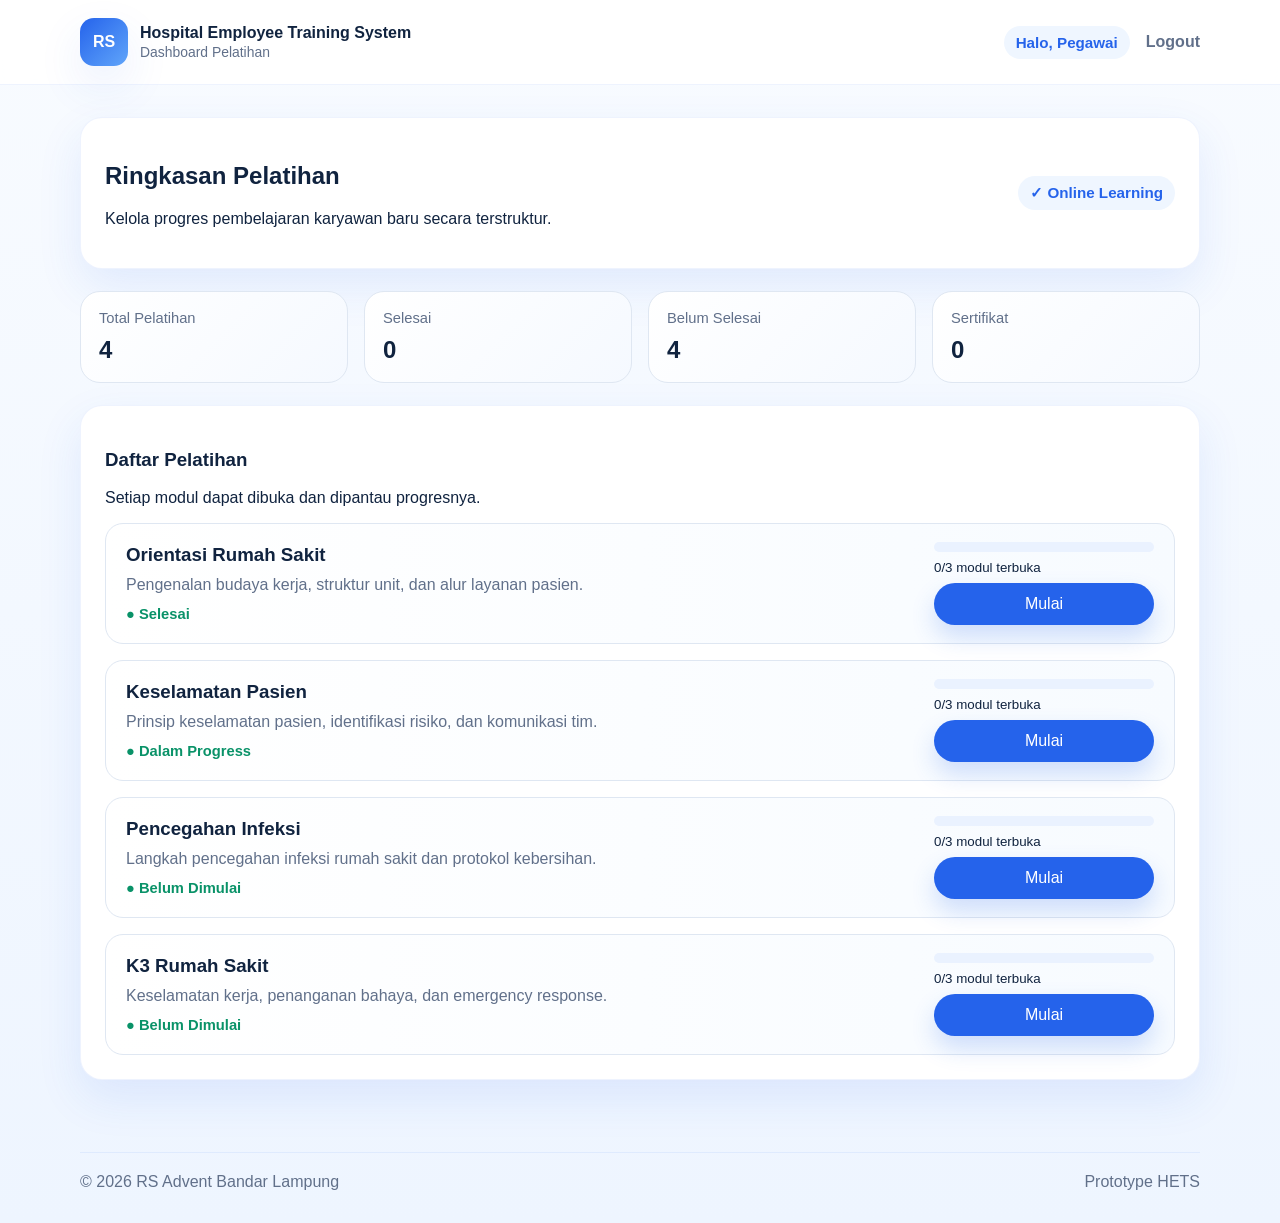
==== dashboard.html @ 182c4f9c "add: initial HETS prototype website" ====
<!DOCTYPE html>
<html lang="id">
  <head>
    <meta charset="UTF-8" />
    <meta name="viewport" content="width=device-width, initial-scale=1.0" />
    <title>Dashboard | HETS</title>
    <link rel="stylesheet" href="css/style.css" />
    <link rel="stylesheet" href="css/dashboard.css" />
  </head>
  <body data-page="dashboard">
    <div class="page-shell">
      <header class="topbar">
        <div class="topbar-inner">
          <a class="brand" href="index.html">
            <div class="brand-mark">RS</div>
            <div class="brand-copy">
              <h1>Hospital Employee Training System</h1>
              <p>Dashboard Pelatihan</p>
            </div>
          </a>
          <div class="nav-links">
            <span class="welcome-badge" data-user-greeting>Halo, Pegawai</span>
            <a class="nav-link" href="index.html">Logout</a>
          </div>
        </div>
      </header>

      <main class="dashboard-main">
        <div class="container">
          <section class="dashboard-grid">
            <div class="panel-card">
              <div class="dashboard-header">
                <div>
                  <h2>Ringkasan Pelatihan</h2>
                  <p>Kelola progres pembelajaran karyawan baru secara terstruktur.</p>
                </div>
                <div class="welcome-badge">✓ Online Learning</div>
              </div>
            </div>

            <div class="stat-grid">
              <div class="stat-card">
                <span class="stat-label">Total Pelatihan</span>
                <div class="stat-value" data-total-training>0</div>
              </div>
              <div class="stat-card">
                <span class="stat-label">Selesai</span>
                <div class="stat-value" data-completed-training>0</div>
              </div>
              <div class="stat-card">
                <span class="stat-label">Belum Selesai</span>
                <div class="stat-value" data-pending-training>0</div>
              </div>
              <div class="stat-card">
                <span class="stat-label">Sertifikat</span>
                <div class="stat-value" data-certificate-count>0</div>
              </div>
            </div>

            <div class="panel-card">
              <div class="dashboard-header">
                <div>
                  <h3>Daftar Pelatihan</h3>
                  <p>Setiap modul dapat dibuka dan dipantau progresnya.</p>
                </div>
              </div>
              <div class="training-list" data-training-list></div>
            </div>
          </section>
        </div>
      </main>

      <footer class="footer">
        <div class="footer-inner">
          <span>© 2026 RS Advent Bandar Lampung</span>
          <span>Prototype HETS</span>
        </div>
      </footer>
    </div>

    <script src="js/data.js"></script>
    <script src="js/app.js"></script>
  </body>
</html>
---- css/style.css ----
:root {
  --primary: #2563eb;
  --primary-dark: #1d4ed8;
  --primary-soft: #eff6ff;
  --surface: #ffffff;
  --surface-alt: #f5f7fa;
  --text: #10233f;
  --muted: #61708a;
  --border: #dfe7f2;
  --success: #099268;
  --danger: #e03131;
  --shadow: 0 18px 45px rgba(37, 99, 235, 0.10);
}

* {
  box-sizing: border-box;
}

html {
  scroll-behavior: smooth;
}

body {
  margin: 0;
  font-family: 'Segoe UI', Tahoma, Geneva, Verdana, sans-serif;
  color: var(--text);
  background: linear-gradient(180deg, #f8fbff 0%, #eef5ff 100%);
}

a {
  color: inherit;
  text-decoration: none;
}

button,
input {
  font: inherit;
}

img {
  max-width: 100%;
  display: block;
}

.page-shell {
  min-height: 100vh;
  display: flex;
  flex-direction: column;
}

.topbar {
  padding: 18px 24px;
  background: rgba(255, 255, 255, 0.9);
  backdrop-filter: blur(14px);
  border-bottom: 1px solid rgba(37, 99, 235, 0.08);
}

.topbar-inner,
.container,
.footer-inner {
  width: min(1120px, calc(100% - 32px));
  margin: 0 auto;
}

.topbar-inner {
  display: flex;
  justify-content: space-between;
  align-items: center;
  gap: 16px;
}

.brand {
  display: flex;
  align-items: center;
  gap: 12px;
}

.brand-mark {
  width: 48px;
  height: 48px;
  border-radius: 14px;
  display: grid;
  place-items: center;
  background: linear-gradient(135deg, var(--primary), #60a5fa);
  color: white;
  font-weight: 700;
  box-shadow: var(--shadow);
}

.brand-copy h1 {
  margin: 0;
  font-size: 1rem;
}

.brand-copy p {
  margin: 2px 0 0;
  font-size: 0.87rem;
  color: var(--muted);
}

.nav-links {
  display: flex;
  align-items: center;
  gap: 16px;
}

.nav-link {
  color: var(--muted);
  font-weight: 600;
}

.nav-link:hover {
  color: var(--primary);
}

.btn {
  display: inline-flex;
  align-items: center;
  justify-content: center;
  padding: 12px 18px;
  border-radius: 999px;
  border: none;
  cursor: pointer;
  transition: transform 0.2s ease, box-shadow 0.2s ease, background 0.2s ease;
}

.btn:hover {
  transform: translateY(-1px);
}

.btn-primary {
  background: var(--primary);
  color: white;
  box-shadow: 0 12px 24px rgba(37, 99, 235, 0.2);
}

.btn-primary:hover {
  background: var(--primary-dark);
}

.btn-secondary {
  background: var(--primary-soft);
  color: var(--primary);
}

.hero {
  padding: 56px 0 40px;
}

.hero-grid {
  display: grid;
  grid-template-columns: 1.1fr 0.9fr;
  gap: 32px;
  align-items: center;
}

.hero-copy h2 {
  font-size: clamp(2rem, 4vw, 3rem);
  margin: 0 0 14px;
  line-height: 1.2;
}

.hero-copy p {
  color: var(--muted);
  font-size: 1.02rem;
  line-height: 1.7;
  margin-bottom: 24px;
}

.hero-actions {
  display: flex;
  gap: 12px;
  flex-wrap: wrap;
}

.hero-card {
  background: var(--surface);
  border-radius: 24px;
  box-shadow: var(--shadow);
  padding: 24px;
  border: 1px solid rgba(37, 99, 235, 0.08);
}

.hero-card ul {
  list-style: none;
  padding: 0;
  margin: 16px 0 0;
  display: grid;
  gap: 12px;
}

.hero-card li {
  display: flex;
  gap: 10px;
  align-items: center;
  color: var(--muted);
}

.section {
  padding: 28px 0 48px;
}

.section-title {
  text-align: center;
  margin-bottom: 24px;
}

.section-title h3 {
  margin: 0 0 8px;
  font-size: 1.5rem;
}

.section-title p {
  margin: 0;
  color: var(--muted);
}

.feature-grid {
  display: grid;
  grid-template-columns: repeat(4, minmax(0, 1fr));
  gap: 18px;
}

.feature-card,
.auth-card,
.panel-card,
.module-card,
.question-card,
.result-card {
  background: var(--surface);
  border-radius: 22px;
  box-shadow: var(--shadow);
  border: 1px solid rgba(37, 99, 235, 0.08);
}

.feature-card {
  padding: 22px;
}

.feature-icon {
  width: 44px;
  height: 44px;
  border-radius: 14px;
  display: grid;
  place-items: center;
  background: var(--primary-soft);
  color: var(--primary);
  font-size: 1.2rem;
  margin-bottom: 12px;
}

.feature-card h4 {
  margin: 0 0 8px;
}

.feature-card p {
  margin: 0;
  color: var(--muted);
  line-height: 1.6;
}

.auth-shell {
  min-height: calc(100vh - 120px);
  display: grid;
  place-items: center;
  padding: 32px 0;
}

.auth-card {
  width: min(480px, calc(100% - 24px));
  padding: 28px;
}

.auth-card h2 {
  margin: 0 0 8px;
}

.auth-card p {
  margin: 0 0 20px;
  color: var(--muted);
}

.form-group {
  display: grid;
  gap: 8px;
  margin-bottom: 16px;
}

.form-group label {
  font-weight: 600;
}

.form-group input {
  width: 100%;
  padding: 12px 14px;
  border: 1px solid var(--border);
  border-radius: 14px;
  background: #fcfdff;
}

.form-group input:focus {
  outline: none;
  border-color: var(--primary);
  box-shadow: 0 0 0 4px rgba(37, 99, 235, 0.1);
}

.form-actions {
  display: flex;
  justify-content: space-between;
  gap: 10px;
  align-items: center;
  margin-top: 18px;
}

.muted-link {
  color: var(--primary);
  font-weight: 600;
}

.footer {
  margin-top: auto;
  padding: 24px 0 32px;
  color: var(--muted);
}

.footer-inner {
  display: flex;
  justify-content: space-between;
  gap: 12px;
  align-items: center;
  border-top: 1px solid rgba(37, 99, 235, 0.08);
  padding-top: 20px;
}

@media (max-width: 900px) {
  .hero-grid {
    grid-template-columns: 1fr;
  }

  .feature-grid {
    grid-template-columns: repeat(2, minmax(0, 1fr));
  }
}

@media (max-width: 640px) {
  .topbar-inner,
  .footer-inner,
  .form-actions {
    flex-direction: column;
    align-items: flex-start;
  }

  .nav-links {
    width: 100%;
    justify-content: space-between;
  }

  .feature-grid {
    grid-template-columns: 1fr;
  }

  .hero {
    padding-top: 32px;
  }
}
---- css/dashboard.css ----
.dashboard-main {
  padding: 32px 0 48px;
}

.dashboard-grid {
  display: grid;
  gap: 22px;
}

.panel-card {
  padding: 24px;
}

.dashboard-header {
  display: flex;
  justify-content: space-between;
  align-items: center;
  gap: 12px;
}

.welcome-badge {
  display: inline-flex;
  align-items: center;
  gap: 8px;
  background: var(--primary-soft);
  color: var(--primary);
  padding: 8px 12px;
  border-radius: 999px;
  font-weight: 600;
  font-size: 0.95rem;
}

.stat-grid {
  display: grid;
  grid-template-columns: repeat(4, minmax(0, 1fr));
  gap: 16px;
}

.stat-card {
  background: linear-gradient(135deg, #ffffff 0%, #f5f9ff 100%);
  border-radius: 20px;
  padding: 18px;
  border: 1px solid var(--border);
}

.stat-label {
  display: block;
  color: var(--muted);
  font-size: 0.92rem;
  margin-bottom: 10px;
}

.stat-value {
  font-size: 1.5rem;
  font-weight: 700;
}

.training-list {
  display: grid;
  gap: 16px;
}

.training-card {
  display: flex;
  justify-content: space-between;
  align-items: center;
  gap: 16px;
  padding: 18px 20px;
  border-radius: 18px;
  background: linear-gradient(90deg, #ffffff 0%, #f7fbff 100%);
  border: 1px solid var(--border);
}

.training-meta h3 {
  margin: 0 0 6px;
}

.training-meta p {
  margin: 0;
  color: var(--muted);
  line-height: 1.6;
}

.training-status {
  display: inline-flex;
  align-items: center;
  gap: 6px;
  font-size: 0.92rem;
  color: var(--success);
  font-weight: 600;
  margin-top: 8px;
}

.module-list {
  display: grid;
  gap: 14px;
}

.module-card {
  padding: 18px;
  display: flex;
  justify-content: space-between;
  align-items: center;
  gap: 12px;
}

.module-card .meta h4 {
  margin: 0 0 6px;
}

.module-card .meta p {
  margin: 0;
  color: var(--muted);
}

.progress-block {
  display: grid;
  gap: 8px;
}

.progress-bar {
  width: 220px;
  height: 10px;
  background: #eaf2ff;
  border-radius: 999px;
  overflow: hidden;
}

.progress-fill {
  height: 100%;
  width: 0%;
  background: linear-gradient(90deg, var(--primary), #60a5fa);
  border-radius: 999px;
  transition: width 0.25s ease;
}

.quiz-cta {
  margin-top: 18px;
}

@media (max-width: 760px) {
  .stat-grid {
    grid-template-columns: repeat(2, minmax(0, 1fr));
  }

  .dashboard-header,
  .training-card,
  .module-card {
    flex-direction: column;
    align-items: flex-start;
  }

  .progress-bar {
    width: 100%;
  }
}
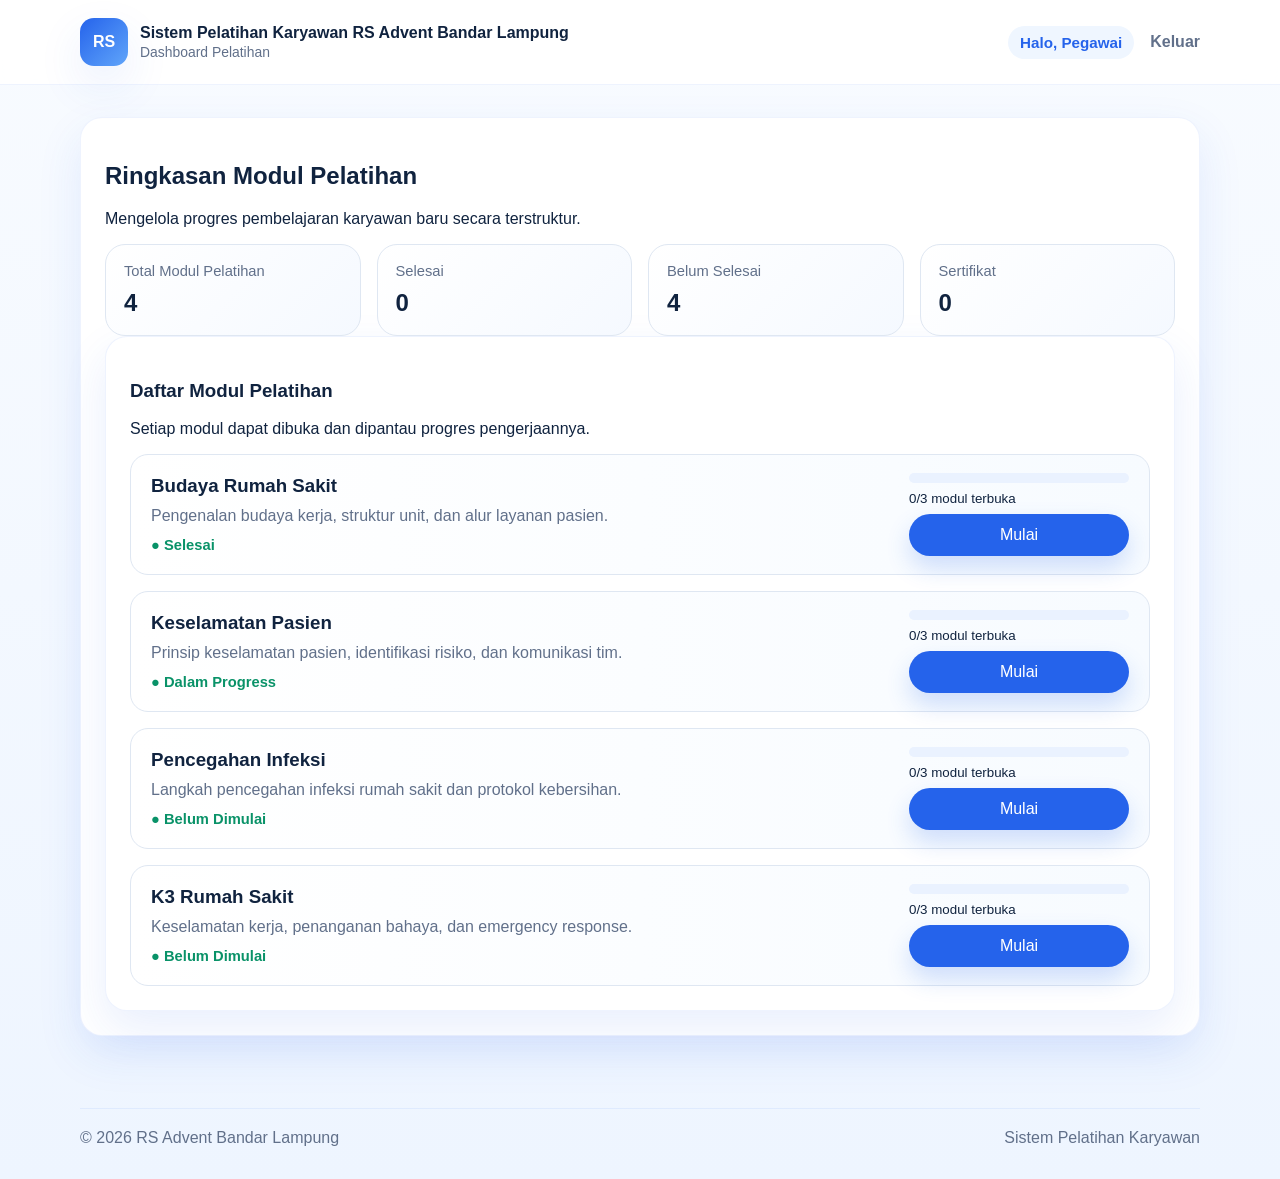
==== commit 160b84aa: "Perbaikan styling dan layout sistem" ====
--- a/dashboard.html
+++ b/dashboard.html
@@ -3,7 +3,7 @@
   <head>
     <meta charset="UTF-8" />
     <meta name="viewport" content="width=device-width, initial-scale=1.0" />
-    <title>Dashboard | HETS</title>
+    <title>Dashboard | Sistem Pelatihan Karyawan RS Advent Bandar Lampung</title>
     <link rel="stylesheet" href="css/style.css" />
     <link rel="stylesheet" href="css/dashboard.css" />
   </head>
@@ -14,13 +14,13 @@
           <a class="brand" href="index.html">
             <div class="brand-mark">RS</div>
             <div class="brand-copy">
-              <h1>Hospital Employee Training System</h1>
+              <h1>Sistem Pelatihan Karyawan RS Advent Bandar Lampung</h1>
               <p>Dashboard Pelatihan</p>
             </div>
           </a>
           <div class="nav-links">
             <span class="welcome-badge" data-user-greeting>Halo, Pegawai</span>
-            <a class="nav-link" href="index.html">Logout</a>
+            <a class="nav-link" href="index.html">Keluar</a>
           </div>
         </div>
       </header>
@@ -31,16 +31,14 @@
             <div class="panel-card">
               <div class="dashboard-header">
                 <div>
-                  <h2>Ringkasan Pelatihan</h2>
-                  <p>Kelola progres pembelajaran karyawan baru secara terstruktur.</p>
+                  <h2>Ringkasan Modul Pelatihan</h2>
+                  <p>Mengelola progres pembelajaran karyawan baru secara terstruktur.</p>
                 </div>
-                <div class="welcome-badge">✓ Online Learning</div>
-              </div>
             </div>
 
             <div class="stat-grid">
               <div class="stat-card">
-                <span class="stat-label">Total Pelatihan</span>
+                <span class="stat-label">Total Modul Pelatihan</span>
                 <div class="stat-value" data-total-training>0</div>
               </div>
               <div class="stat-card">
@@ -60,8 +58,8 @@
             <div class="panel-card">
               <div class="dashboard-header">
                 <div>
-                  <h3>Daftar Pelatihan</h3>
-                  <p>Setiap modul dapat dibuka dan dipantau progresnya.</p>
+                  <h3>Daftar Modul Pelatihan</h3>
+                  <p>Setiap modul dapat dibuka dan dipantau progres pengerjaannya.</p>
                 </div>
               </div>
               <div class="training-list" data-training-list></div>
@@ -73,7 +71,7 @@
       <footer class="footer">
         <div class="footer-inner">
           <span>© 2026 RS Advent Bandar Lampung</span>
-          <span>Prototype HETS</span>
+          <span>Sistem Pelatihan Karyawan</span>
         </div>
       </footer>
     </div>
--- a/css/style.css
+++ b/css/style.css
@@ -154,10 +154,17 @@
   align-items: center;
 }
 
+.hero-centered {
+  display: flex;
+  justify-content: center;
+  align-items: center;
+}
+
 .hero-copy h2 {
   font-size: clamp(2rem, 4vw, 3rem);
   margin: 0 0 14px;
   line-height: 1.2;
+  text-align: center;
 }
 
 .hero-copy p {
@@ -165,12 +172,47 @@
   font-size: 1.02rem;
   line-height: 1.7;
   margin-bottom: 24px;
+  text-align: center;
 }
 
 .hero-actions {
   display: flex;
   gap: 12px;
   flex-wrap: wrap;
+  justify-content: center;
+  margin-bottom: 40px;
+}
+
+.hero-description {
+  margin-top: 48px;
+  padding-top: 40px;
+  border-top: 1px solid var(--border);
+  max-width: 600px;
+  margin-left: auto;
+  margin-right: auto;
+}
+
+.hero-description h3 {
+  margin: 0 0 18px;
+  font-size: 1.2rem;
+  text-align: center;
+}
+
+.hero-description ul {
+  list-style: none;
+  padding: 0;
+  margin: 0;
+  display: grid;
+  gap: 14px;
+}
+
+.hero-description li {
+  display: flex;
+  gap: 12px;
+  align-items: flex-start;
+  color: var(--muted);
+  line-height: 1.6;
+  font-size: 0.95rem;
 }
 
 .hero-card {
